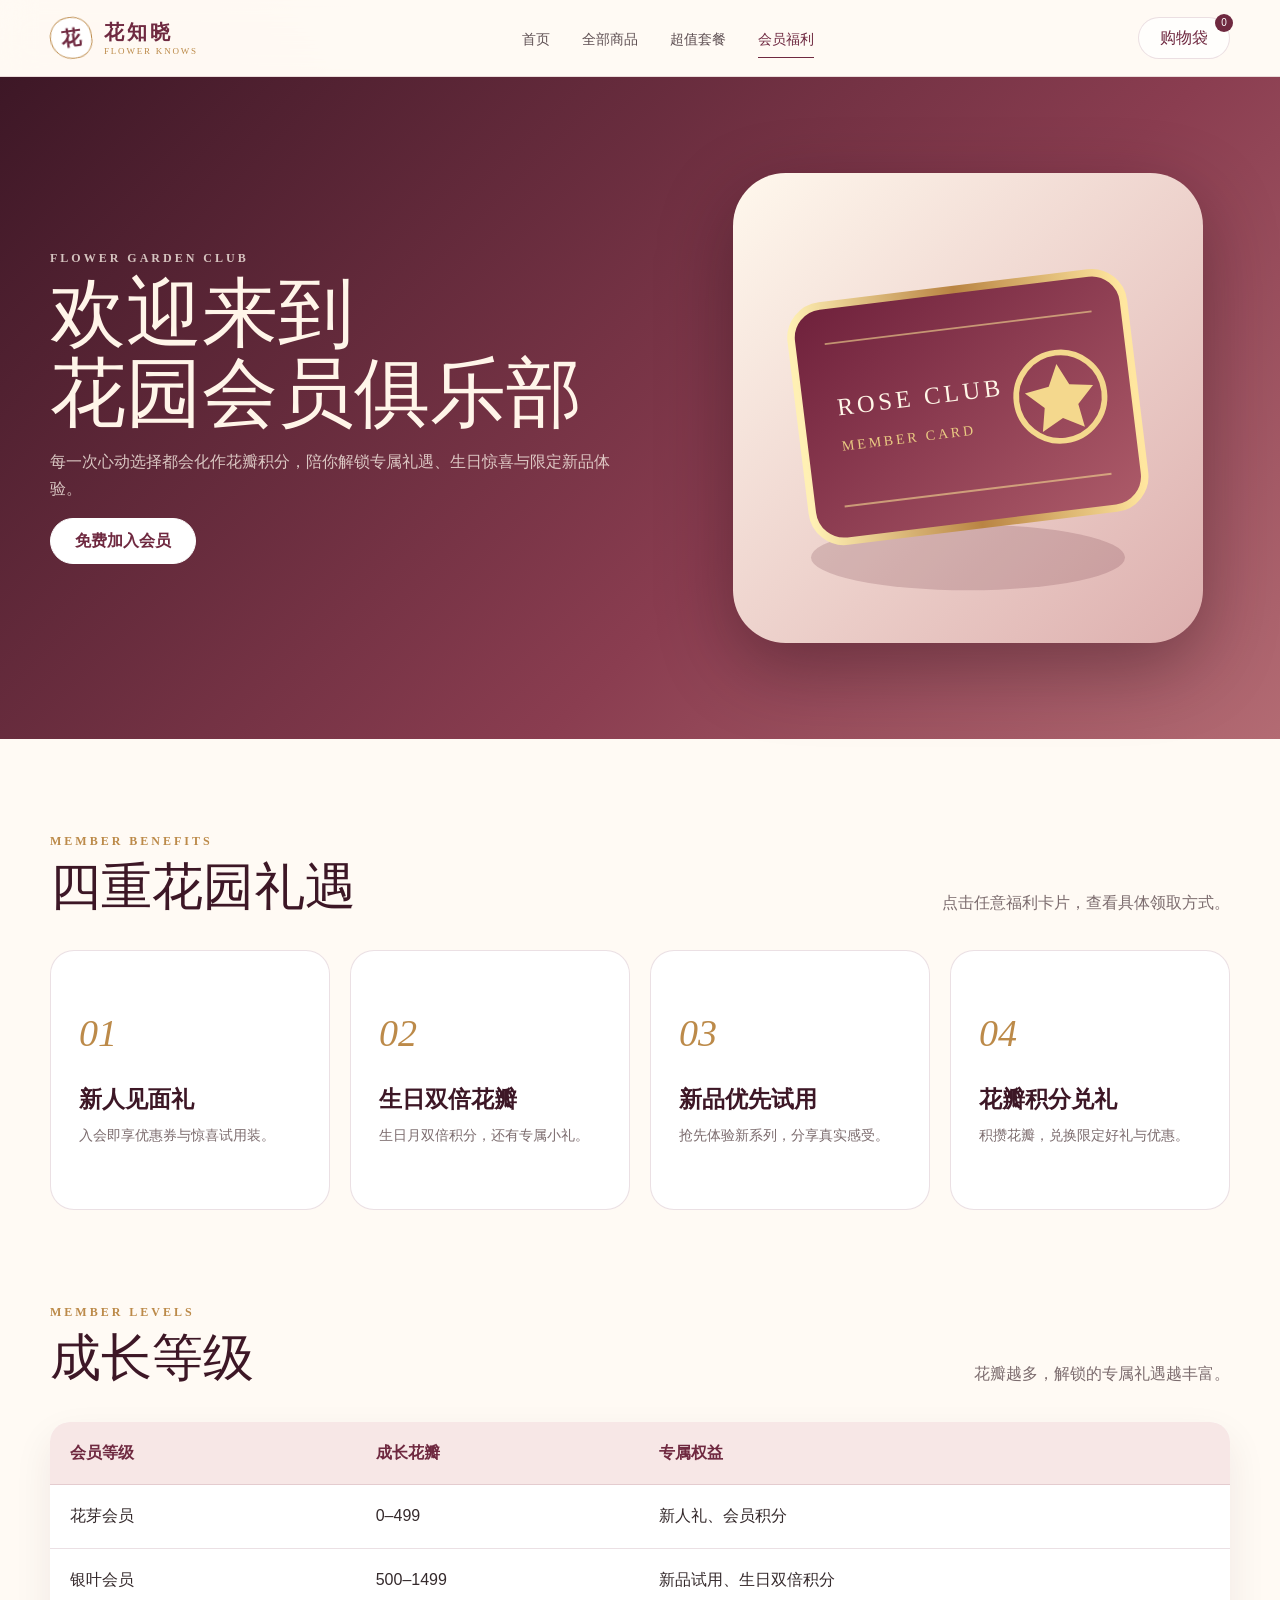
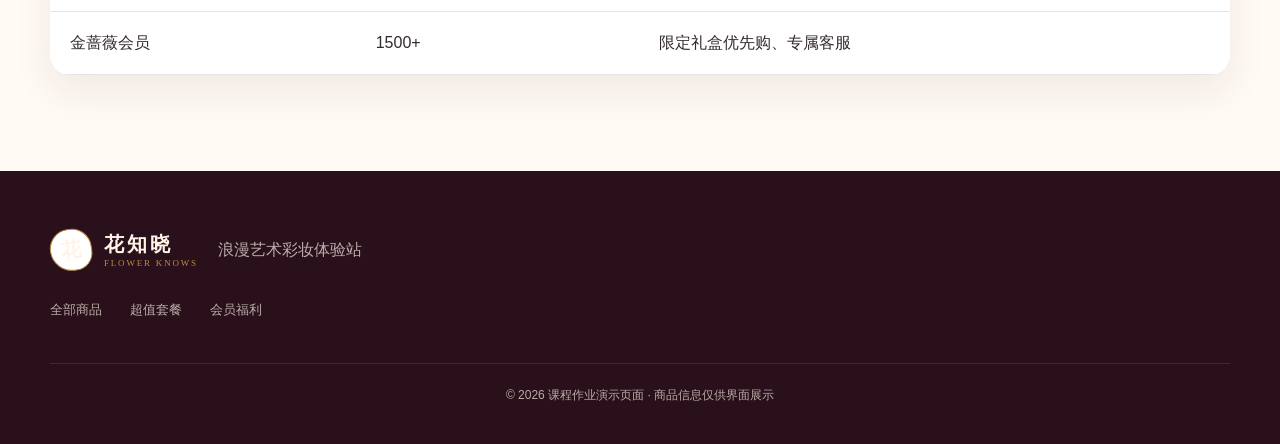
==== member.html @ f34ded9c "Add files via upload" ====
<!doctype html>
<html lang="zh-CN">
  <head>
    <!-- 页面基础设置：编码、移动端适配和页面介绍 -->
    <meta charset="UTF-8" />
    <meta name="viewport" content="width=device-width, initial-scale=1.0" />
    <meta name="description" content="花知晓彩妆商城会员福利" />
    <title>花知晓彩妆商城｜会员福利</title>
    <!-- 引入全站公共样式 -->
    <link rel="stylesheet" href="css/style.css" />
  </head>
  <body data-page="member">
    <!-- 公共导航 -->
    <header class="site-header">
      <div class="nav-shell">
        <!-- 品牌标志：点击返回网站首页 -->
        <a class="brand" href="index.html"
          ><span class="brand-mark">花</span
          ><span class="brand-copy"
            ><strong>花知晓</strong><small>FLOWER KNOWS</small></span
          ></a
        >
        <!-- 手机端菜单按钮 -->
        <button
          class="menu-toggle"
          type="button"
          aria-label="展开导航"
          aria-expanded="false"
        >
          ☰
        </button>
        <!-- 主导航：当前高亮“会员福利” -->
        <nav class="main-nav" aria-label="主要导航">
          <a href="index.html">首页</a><a href="products.html">全部商品</a
          ><a href="packages.html">超值套餐</a
          ><a class="active" href="member.html">会员福利</a>
        </nav>
        <!-- 购物袋入口和实时数量 -->
        <button class="cart-button" type="button" data-cart-open>
          购物袋 <span class="cart-count" data-cart-count>0</span>
        </button>
      </div>
    </header>

    <!-- 会员页面主体内容 -->
    <main>
      <!-- 会员首屏 -->
      <section class="member-banner">
        <div class="container member-grid">
          <!-- 首屏左侧：会员介绍和加入按钮 -->
          <div class="member-copy reveal">
            <p class="eyebrow">FLOWER GARDEN CLUB</p>
            <h1>欢迎来到<br />花园会员俱乐部</h1>
            <p>
              每一次心动选择都会化作花瓣积分，陪你解锁专属礼遇、生日惊喜与限定新品体验。
            </p>
            <button
              class="btn btn-light"
              type="button"
              data-benefit-claim
              data-name="花园会员"
            >
              免费加入会员
            </button>
          </div>
          <!-- 首屏右侧：本地 SVG 会员卡插画 -->
          <div class="member-card-art reveal">
            <img src="images/membership.svg" alt="花园会员卡" />
          </div>
        </div>
      </section>

      <!-- 会员福利：每张卡片点击后展示对应说明 -->
      <section class="benefit-section">
        <div class="container">
          <!-- 福利区域标题和操作说明 -->
          <div class="section-head reveal">
            <div>
              <p class="eyebrow">MEMBER BENEFITS</p>
              <h2 class="section-title">四重花园礼遇</h2>
            </div>
            <p class="section-copy">点击任意福利卡片，查看具体领取方式。</p>
          </div>
          <!-- 四项会员福利按钮列表 -->
          <div class="benefit-grid">
            <!-- 福利 1：新人注册见面礼 -->
            <button
              class="benefit-card reveal"
              type="button"
              data-item
              data-modal-open
              data-modal-title="新人见面礼"
              data-modal-price="注册即可领取"
              data-modal-image="images/membership.svg"
              data-modal-text="首次加入花园会员，即可获得专属新人优惠与试用礼。"
              data-modal-list="满199减30优惠券|两款随机试用装|会员专属电子卡"
            >
              <span class="benefit-number">01</span>
              <h3>新人见面礼</h3>
              <p>入会即享优惠券与惊喜试用装。</p>
            </button>
            <!-- 福利 2：生日月双倍花瓣积分 -->
            <button
              class="benefit-card reveal"
              type="button"
              data-item
              data-modal-open
              data-modal-title="生日双倍花瓣"
              data-modal-price="生日月专享"
              data-modal-image="images/membership.svg"
              data-modal-text="生日当月购物可享双倍花瓣积分，还有一份特别生日礼。"
              data-modal-list="消费积分双倍累计|生日限定电子贺卡|随机彩妆小样"
            >
              <span class="benefit-number">02</span>
              <h3>生日双倍花瓣</h3>
              <p>生日月双倍积分，还有专属小礼。</p>
            </button>
            <!-- 福利 3：会员新品优先试用 -->
            <button
              class="benefit-card reveal"
              type="button"
              data-item
              data-modal-open
              data-modal-title="新品优先试用"
              data-modal-price="银卡会员解锁"
              data-modal-image="images/membership.svg"
              data-modal-text="新品正式发售前，部分会员可报名参与抢先试用。"
              data-modal-list="新品试用报名资格|新品预售优先购买|体验反馈额外积分"
            >
              <span class="benefit-number">03</span>
              <h3>新品优先试用</h3>
              <p>抢先体验新系列，分享真实感受。</p>
            </button>
            <!-- 福利 4：花瓣积分兑换礼品 -->
            <button
              class="benefit-card reveal"
              type="button"
              data-item
              data-modal-open
              data-modal-title="花瓣积分兑礼"
              data-modal-price="100 花瓣起兑"
              data-modal-image="images/membership.svg"
              data-modal-text="购买商品和参与互动均可积累花瓣，兑换限定周边与优惠券。"
              data-modal-list="每日签到积花瓣|消费自动累计积分|限定周边定期上新"
            >
              <span class="benefit-number">04</span>
              <h3>花瓣积分兑礼</h3>
              <p>积攒花瓣，兑换限定好礼与优惠。</p>
            </button>
          </div>
        </div>
      </section>

      <!-- 会员等级对照表 -->
      <section class="benefit-section" style="padding-top: 0">
        <div class="container">
          <!-- 等级区域标题和说明 -->
          <div class="section-head reveal">
            <div>
              <p class="eyebrow">MEMBER LEVELS</p>
              <h2 class="section-title">成长等级</h2>
            </div>
            <p class="section-copy">花瓣越多，解锁的专属礼遇越丰富。</p>
          </div>
          <!-- 三种会员等级及其成长条件和权益 -->
          <div class="reveal">
            <table class="level-table">
              <!-- 表头：等级、花瓣数量和权益 -->
              <thead>
                <tr>
                  <th>会员等级</th>
                  <th>成长花瓣</th>
                  <th>专属权益</th>
                </tr>
              </thead>
              <!-- 表格主体：不同等级对应的数据 -->
              <tbody>
                <tr>
                  <td>花芽会员</td>
                  <td>0–499</td>
                  <td>新人礼、会员积分</td>
                </tr>
                <tr>
                  <td>银叶会员</td>
                  <td>500–1499</td>
                  <td>新品试用、生日双倍积分</td>
                </tr>
                <tr>
                  <td>金蔷薇会员</td>
                  <td>1500+</td>
                  <td>限定礼盒优先购、专属客服</td>
                </tr>
              </tbody>
            </table>
          </div>
        </div>
      </section>
    </main>

    <!-- 公共页脚 -->
    <footer class="site-footer">
      <!-- 页脚品牌信息 -->
      <div>
        <a class="brand footer-brand" href="index.html"
          ><span class="brand-mark">花</span
          ><span class="brand-copy"
            ><strong>花知晓</strong><small>FLOWER KNOWS</small></span
          ></a
        >
        <p>浪漫艺术彩妆体验站</p>
      </div>
      <!-- 页脚快捷导航 -->
      <div class="footer-links">
        <a href="products.html">全部商品</a><a href="packages.html">超值套餐</a
        ><a href="member.html">会员福利</a>
      </div>
      <!-- 版权和课程展示说明 -->
      <p class="copyright">© 2026 课程作业演示页面 · 商品信息仅供界面展示</p>
    </footer>

    <!-- 会员福利详情弹窗 -->
    <div class="modal" id="detailModal" aria-hidden="true">
      <!-- 点击背景遮罩可关闭弹窗 -->
      <div class="modal-backdrop" data-modal-close></div>
      <!-- 弹窗主面板：由 JS 填入所点击福利的详细内容 -->
      <section
        class="modal-panel"
        role="dialog"
        aria-modal="true"
        aria-labelledby="modalTitle"
      >
        <!-- 弹窗关闭按钮 -->
        <button class="modal-close" type="button" data-modal-close>×</button>
        <!-- 福利插画区域 -->
        <div class="modal-media">
          <img id="modalImage" src="images/membership.svg" alt="会员福利" />
        </div>
        <!-- 福利标题、说明、条件和领取按钮 -->
        <div class="modal-content">
          <p class="eyebrow">MEMBER BENEFIT</p>
          <h2 id="modalTitle">会员福利</h2>
          <p id="modalText"></p>
          <ul id="modalList"></ul>
          <strong class="modal-price" id="modalPrice"></strong
          ><button class="btn" type="button" data-benefit-claim>
            立即领取福利
          </button>
        </div>
      </section>
    </div>
    <!-- 入会或领取成功后的提示条 -->
    <div class="toast" role="status" aria-live="polite"></div>
    <!-- 引入公共 JavaScript 文件 -->
    <script src="js/main.js"></script>
  </body>
</html>
---- css/style.css ----
/* =========================================================
   花知晓彩妆商城 - 全站样式
   结构：变量 / 基础样式 / 公共组件 / 页面模块 / 响应式
   ========================================================= */

:root {
  --wine: #6f2940;
  --wine-dark: #3d1726;
  --rose: #c77e8b;
  --rose-soft: #f4dfe1;
  --cream: #fffaf4;
  --ivory: #f8f0e7;
  --gold: #bc8a49;
  --gold-light: #ead4a1;
  --ink: #352a2c;
  --muted: #7c6c6e;
  --line: rgba(111, 41, 64, 0.14);
  --shadow: 0 22px 60px rgba(78, 34, 47, 0.12);
  --serif: Georgia, "Times New Roman", "Songti SC", "SimSun", serif;
  --body: "Microsoft YaHei", "PingFang SC", sans-serif;
}

* {
  box-sizing: border-box;
}

html {
  scroll-behavior: smooth;
}

body {
  margin: 0;
  color: var(--ink);
  background:
    radial-gradient(
      circle at 12% 8%,
      rgba(234, 212, 161, 0.18),
      transparent 25rem
    ),
    var(--cream);
  font-family: var(--body);
  line-height: 1.65;
}

body.modal-open {
  overflow: hidden;
}

a {
  color: inherit;
  text-decoration: none;
}

button,
input {
  font: inherit;
}

button {
  cursor: pointer;
}

img {
  max-width: 100%;
  display: block;
}

.container {
  width: min(1180px, calc(100% - 40px));
  margin-inline: auto;
}

.eyebrow {
  margin: 0 0 10px;
  color: var(--gold);
  font: 700 12px/1 var(--serif);
  letter-spacing: 0.25em;
  text-transform: uppercase;
}

.section-title {
  margin: 0;
  color: var(--wine-dark);
  font: 500 clamp(32px, 4vw, 52px) / 1.16 var(--serif);
}

.section-copy {
  max-width: 620px;
  margin: 16px 0 0;
  color: var(--muted);
}

.section-head {
  display: flex;
  align-items: end;
  justify-content: space-between;
  gap: 30px;
  margin-bottom: 34px;
}

.text-link {
  color: var(--wine);
  font-weight: 700;
  border-bottom: 1px solid var(--gold);
  padding-bottom: 4px;
}

/* 顶部导航：四个页面共用 */
.announcement {
  padding: 9px 20px;
  color: #fff8ef;
  background: var(--wine-dark);
  font-size: 12px;
  text-align: center;
  letter-spacing: 0.12em;
}

.site-header {
  position: sticky;
  z-index: 20;
  top: 0;
  border-bottom: 1px solid var(--line);
  background: rgba(255, 250, 244, 0.9);
  backdrop-filter: blur(16px);
}

.nav-shell {
  min-height: 76px;
  display: grid;
  grid-template-columns: auto 1fr auto;
  align-items: center;
  gap: 34px;
}

.brand {
  display: inline-flex;
  align-items: center;
  gap: 12px;
  color: var(--wine);
}

.brand-mark {
  width: 42px;
  height: 42px;
  display: grid;
  place-items: center;
  border: 1px solid var(--gold);
  border-radius: 50% 50% 44% 56%;
  background: #fff;
  font: 700 20px/1 var(--serif);
  transform: rotate(-8deg);
}

.brand-text strong,
.brand-text small {
  display: block;
}

.brand-text strong {
  font: 600 20px/1.1 var(--serif);
  letter-spacing: 0.16em;
}

.brand-text small {
  margin-top: 4px;
  color: var(--gold);
  font: 9px/1 var(--serif);
  letter-spacing: 0.2em;
}

.main-nav {
  display: flex;
  justify-content: center;
  gap: 32px;
}

.main-nav a {
  position: relative;
  padding: 27px 0 24px;
  color: #5f5053;
  font-size: 14px;
}

.main-nav a::after {
  content: "";
  position: absolute;
  right: 50%;
  bottom: 17px;
  left: 50%;
  height: 1px;
  background: var(--wine);
  transition: 0.25s ease;
}

.main-nav a:hover,
.main-nav a.active {
  color: var(--wine);
}

.main-nav a:hover::after,
.main-nav a.active::after {
  right: 0;
  left: 0;
}

.nav-actions {
  display: flex;
  align-items: center;
  gap: 10px;
}

.icon-button,
.menu-button {
  min-width: 42px;
  height: 42px;
  border: 1px solid var(--line);
  border-radius: 50%;
  color: var(--wine);
  background: rgba(255, 255, 255, 0.72);
}

.cart-button {
  position: relative;
}

.cart-count {
  position: absolute;
  top: -4px;
  right: -4px;
  min-width: 18px;
  height: 18px;
  padding: 0 4px;
  display: grid;
  place-items: center;
  border-radius: 999px;
  color: #fff;
  background: var(--wine);
  font-size: 10px;
}

.menu-button {
  display: none;
  font-size: 20px;
}

/* 按钮 */
.btn {
  min-height: 46px;
  padding: 0 24px;
  display: inline-flex;
  align-items: center;
  justify-content: center;
  gap: 9px;
  border: 1px solid var(--wine);
  border-radius: 999px;
  color: #fff;
  background: var(--wine);
  font-weight: 700;
  transition:
    transform 0.2s ease,
    box-shadow 0.2s ease,
    background 0.2s ease;
}

.btn:hover {
  transform: translateY(-2px);
  box-shadow: 0 12px 24px rgba(111, 41, 64, 0.18);
}

.btn-outline {
  color: var(--wine);
  background: transparent;
}

.btn-light {
  border-color: #fff;
  color: var(--wine);
  background: #fff;
}

/* 首页首屏 */
.hero {
  position: relative;
  min-height: 690px;
  overflow: hidden;
}

.hero::before,
.hero::after {
  content: "";
  position: absolute;
  border: 1px solid rgba(188, 138, 73, 0.2);
  border-radius: 50%;
}

.hero::before {
  width: 440px;
  height: 440px;
  top: -230px;
  left: -140px;
}

.hero::after {
  width: 260px;
  height: 260px;
  right: -80px;
  bottom: -110px;
}

.hero-grid {
  min-height: 690px;
  display: grid;
  grid-template-columns: 0.95fr 1.05fr;
  align-items: center;
  gap: 62px;
}

.hero-copy {
  position: relative;
  z-index: 2;
  padding: 70px 0;
}

.hero-copy h1 {
  max-width: 620px;
  margin: 0;
  color: var(--wine-dark);
  font: 500 clamp(52px, 6vw, 84px) / 1.02 var(--serif);
  letter-spacing: -0.04em;
}

.hero-copy h1 em {
  color: var(--rose);
  font-style: italic;
}

.hero-copy p {
  max-width: 520px;
  margin: 24px 0 30px;
  color: var(--muted);
  font-size: 17px;
}

.hero-actions {
  display: flex;
  flex-wrap: wrap;
  gap: 12px;
}

.hero-visual {
  position: relative;
  padding: 52px 0;
}

.hero-visual img {
  width: 100%;
  border-radius: 42px;
  box-shadow: var(--shadow);
}

.floating-note {
  position: absolute;
  right: -18px;
  bottom: 82px;
  width: 176px;
  padding: 18px;
  border: 1px solid rgba(188, 138, 73, 0.36);
  border-radius: 18px;
  background: rgba(255, 250, 244, 0.92);
  box-shadow: 0 14px 35px rgba(77, 37, 46, 0.12);
}

.floating-note strong,
.floating-note span {
  display: block;
}

.floating-note strong {
  color: var(--wine);
  font: 600 18px/1.2 var(--serif);
}

.floating-note span {
  margin-top: 6px;
  color: var(--muted);
  font-size: 12px;
}

.hero-dots {
  margin-top: 24px;
  display: flex;
  gap: 8px;
}

.hero-dot {
  width: 26px;
  height: 5px;
  padding: 0;
  border: 0;
  border-radius: 10px;
  background: #dac9c3;
}

.hero-dot.active {
  background: var(--wine);
}

/* 分类和商品卡片 */
.category-strip {
  padding: 22px 0;
  border-block: 1px solid var(--line);
  background: #fffdf9;
}

.category-row {
  display: grid;
  grid-template-columns: repeat(4, 1fr);
}

.category-item {
  padding: 14px 24px;
  display: flex;
  align-items: center;
  justify-content: center;
  gap: 12px;
  border-right: 1px solid var(--line);
  color: var(--wine);
  font-size: 14px;
}

.category-item:last-child {
  border-right: 0;
}

.category-item b {
  font: 500 24px/1 var(--serif);
}

.product-section,
.story-section,
.package-section,
.benefit-section {
  padding: 96px 0;
}

.product-grid {
  display: grid;
  grid-template-columns: repeat(4, 1fr);
  gap: 22px;
}

.product-card {
  position: relative;
  overflow: hidden;
  border: 1px solid var(--line);
  border-radius: 24px;
  background: rgba(255, 255, 255, 0.76);
  transition:
    transform 0.25s ease,
    box-shadow 0.25s ease;
}

.product-card:hover {
  transform: translateY(-6px);
  box-shadow: var(--shadow);
}

.product-image-button {
  width: 100%;
  padding: 0;
  display: block;
  overflow: hidden;
  border: 0;
  background: transparent;
}

.product-image-button img {
  width: 100%;
  aspect-ratio: 1;
  object-fit: cover;
  transition: transform 0.45s ease;
}

.product-card:hover .product-image-button img {
  transform: scale(1.035);
}

.product-badge {
  position: absolute;
  z-index: 2;
  top: 14px;
  left: 14px;
  padding: 5px 10px;
  border-radius: 999px;
  color: #fff;
  background: var(--wine);
  font-size: 11px;
}

.product-info {
  padding: 18px 18px 20px;
}

.product-category {
  margin: 0 0 5px;
  color: var(--gold);
  font-size: 11px;
  letter-spacing: 0.16em;
}

.product-info h3 {
  margin: 0;
  color: var(--wine-dark);
  font: 600 20px/1.3 var(--serif);
}

.product-meta {
  margin-top: 14px;
  display: flex;
  align-items: center;
  justify-content: space-between;
  gap: 12px;
}

.price {
  color: var(--wine);
  font: 700 19px/1 var(--serif);
}

.mini-add {
  width: 36px;
  height: 36px;
  border: 1px solid var(--wine);
  border-radius: 50%;
  color: var(--wine);
  background: transparent;
  font-size: 20px;
}

.mini-add:hover {
  color: #fff;
  background: var(--wine);
}

/* 品牌故事 */
.story-section {
  overflow: hidden;
  background: var(--wine-dark);
  color: #fff6ec;
}

.story-grid {
  display: grid;
  grid-template-columns: 1fr 1fr;
  align-items: center;
  gap: 74px;
}

.story-art {
  min-height: 430px;
  position: relative;
  display: grid;
  place-items: center;
  border: 1px solid rgba(234, 212, 161, 0.28);
  border-radius: 50% 50% 45% 55%;
  background:
    radial-gradient(
      circle at center,
      rgba(213, 141, 154, 0.44),
      transparent 43%
    ),
    repeating-radial-gradient(
      circle,
      transparent 0 34px,
      rgba(255, 255, 255, 0.05) 35px 36px
    );
}

.story-art::before {
  content: "✦";
  color: var(--gold-light);
  font-size: 160px;
  transform: rotate(18deg);
}

.story-copy h2 {
  margin: 0;
  color: #fff5e7;
  font: 500 clamp(38px, 4vw, 58px) / 1.12 var(--serif);
}

.story-copy p {
  color: rgba(255, 246, 236, 0.72);
}

.story-stats {
  margin-top: 34px;
  display: grid;
  grid-template-columns: repeat(3, 1fr);
  gap: 14px;
}

.story-stat {
  padding: 18px;
  border-top: 1px solid rgba(234, 212, 161, 0.4);
}

.story-stat strong,
.story-stat span {
  display: block;
}

.story-stat strong {
  color: var(--gold-light);
  font: 600 26px/1 var(--serif);
}

.story-stat span {
  margin-top: 7px;
  color: rgba(255, 246, 236, 0.68);
  font-size: 12px;
}

/* 内页通用标题 */
.page-hero {
  padding: 86px 0 66px;
  text-align: center;
  border-bottom: 1px solid var(--line);
  background:
    radial-gradient(
      circle at 50% 10%,
      rgba(199, 126, 139, 0.2),
      transparent 26rem
    ),
    linear-gradient(180deg, #fffaf4, #fbf0ec);
}

.page-hero h1 {
  margin: 0;
  color: var(--wine-dark);
  font: 500 clamp(46px, 6vw, 72px) / 1.08 var(--serif);
}

.page-hero p:last-child {
  max-width: 620px;
  margin: 16px auto 0;
  color: var(--muted);
}

/* 全部商品页：筛选和搜索 */
.catalog-toolbar {
  margin-bottom: 32px;
  display: flex;
  align-items: center;
  justify-content: space-between;
  gap: 20px;
}

.filter-group {
  display: flex;
  flex-wrap: wrap;
  gap: 8px;
}

.filter-button {
  padding: 9px 16px;
  border: 1px solid var(--line);
  border-radius: 999px;
  color: var(--muted);
  background: #fff;
}

.filter-button.active,
.filter-button:hover {
  border-color: var(--wine);
  color: #fff;
  background: var(--wine);
}

.search-box {
  min-width: 260px;
  position: relative;
}

.search-box input {
  width: 100%;
  height: 44px;
  padding: 0 42px 0 16px;
  border: 1px solid var(--line);
  border-radius: 999px;
  outline: 0;
  color: var(--ink);
  background: #fff;
}

.search-box input:focus {
  border-color: var(--gold);
  box-shadow: 0 0 0 4px rgba(188, 138, 73, 0.1);
}

.search-box span {
  position: absolute;
  top: 10px;
  right: 15px;
}

.empty-state {
  display: none;
  padding: 54px 20px;
  text-align: center;
  color: var(--muted);
}

/* 套餐页 */
.package-grid {
  display: grid;
  grid-template-columns: repeat(3, 1fr);
  gap: 24px;
}

.package-card {
  position: relative;
  min-height: 560px;
  overflow: hidden;
  display: flex;
  flex-direction: column;
  border: 1px solid var(--line);
  border-radius: 30px;
  background: #fff;
  box-shadow: 0 18px 45px rgba(64, 27, 39, 0.08);
}

.package-card.featured {
  transform: translateY(-16px);
  border-color: rgba(188, 138, 73, 0.58);
}

.package-card img {
  width: 100%;
  aspect-ratio: 1.4;
  object-fit: cover;
}

.package-content {
  padding: 26px;
  display: flex;
  flex: 1;
  flex-direction: column;
}

.package-content h2 {
  margin: 0;
  color: var(--wine-dark);
  font: 600 28px/1.2 var(--serif);
}

.package-list {
  margin: 20px 0 26px;
  padding: 0;
  list-style: none;
  color: var(--muted);
}

.package-list li {
  padding: 8px 0;
  border-bottom: 1px dashed var(--line);
}

.package-price {
  margin-top: auto;
  display: flex;
  align-items: end;
  justify-content: space-between;
  gap: 10px;
}

.package-price strong {
  color: var(--wine);
  font: 700 30px/1 var(--serif);
}

.package-price del {
  color: #a99c9d;
  font-size: 13px;
}

.package-card .btn {
  width: 100%;
  margin-top: 20px;
}

/* 会员页 */
.member-banner {
  padding: 96px 0;
  background: linear-gradient(135deg, var(--wine-dark), #8a3d50 62%, #b36b73);
  color: #fff;
}

.member-grid {
  display: grid;
  grid-template-columns: 1fr 0.9fr;
  align-items: center;
  gap: 72px;
}

.member-copy h1 {
  margin: 0;
  color: #fff5e9;
  font: 500 clamp(48px, 6vw, 76px) / 1.05 var(--serif);
}

.member-copy p {
  max-width: 580px;
  color: rgba(255, 247, 237, 0.76);
}

.member-card-art img {
  width: min(100%, 470px);
  margin-inline: auto;
  filter: drop-shadow(0 24px 36px rgba(25, 6, 13, 0.35));
}

.benefit-grid {
  display: grid;
  grid-template-columns: repeat(4, 1fr);
  gap: 20px;
}

.benefit-card {
  min-height: 260px;
  padding: 28px;
  border: 1px solid var(--line);
  border-radius: 24px;
  background: #fff;
  text-align: left;
  transition: 0.25s ease;
}

.benefit-card:hover {
  transform: translateY(-5px);
  border-color: var(--gold-light);
  box-shadow: var(--shadow);
}

.benefit-number {
  color: var(--gold);
  font: italic 38px/1 var(--serif);
}

.benefit-card h3 {
  margin: 32px 0 10px;
  color: var(--wine-dark);
  font: 600 23px/1.2 var(--serif);
}

.benefit-card p {
  margin: 0;
  color: var(--muted);
  font-size: 14px;
}

.level-table {
  width: 100%;
  border-collapse: collapse;
  overflow: hidden;
  border-radius: 20px;
  background: #fff;
  box-shadow: 0 16px 38px rgba(60, 24, 35, 0.08);
}

.level-table th,
.level-table td {
  padding: 18px 20px;
  border-bottom: 1px solid var(--line);
  text-align: left;
}

.level-table th {
  color: var(--wine);
  background: #f7e7e6;
}

/* 弹窗：商品、套餐、会员福利共用 */
.modal {
  position: fixed;
  z-index: 100;
  inset: 0;
  display: none;
  align-items: center;
  justify-content: center;
  padding: 24px;
  background: rgba(33, 12, 21, 0.64);
  backdrop-filter: blur(8px);
}

.modal.open {
  display: flex;
}

.modal-panel {
  width: min(780px, 100%);
  max-height: min(700px, calc(100vh - 48px));
  position: relative;
  overflow: auto;
  display: grid;
  grid-template-columns: 0.9fr 1.1fr;
  border: 1px solid rgba(234, 212, 161, 0.5);
  border-radius: 28px;
  background: var(--cream);
  box-shadow: 0 35px 90px rgba(18, 4, 9, 0.4);
}

.modal-media {
  min-height: 420px;
  background: var(--rose-soft);
}

.modal-media img {
  width: 100%;
  height: 100%;
  object-fit: cover;
}

.modal-content {
  padding: 50px 42px 38px;
}

.modal-content h2 {
  margin: 0;
  color: var(--wine-dark);
  font: 600 34px/1.15 var(--serif);
}

.modal-content p {
  color: var(--muted);
}

.modal-list {
  margin: 20px 0;
  padding-left: 20px;
  color: var(--muted);
}

.modal-close {
  width: 38px;
  height: 38px;
  position: absolute;
  z-index: 2;
  top: 14px;
  right: 14px;
  border: 1px solid var(--line);
  border-radius: 50%;
  color: var(--wine);
  background: rgba(255, 255, 255, 0.86);
  font-size: 22px;
}

.toast {
  position: fixed;
  z-index: 120;
  right: 24px;
  bottom: 24px;
  padding: 13px 18px;
  border-radius: 999px;
  color: #fff;
  background: var(--wine-dark);
  box-shadow: 0 14px 32px rgba(46, 14, 26, 0.28);
  opacity: 0;
  transform: translateY(14px);
  pointer-events: none;
  transition: 0.25s ease;
}

.toast.show {
  opacity: 1;
  transform: translateY(0);
}

/* 页脚 */
.site-footer {
  padding: 58px 0 26px;
  color: rgba(255, 246, 236, 0.68);
  background: #29101a;
}

.footer-grid {
  display: grid;
  grid-template-columns: 1.4fr repeat(3, 1fr);
  gap: 50px;
}

.footer-grid h3 {
  margin: 0 0 16px;
  color: #fff4e7;
  font: 600 17px/1.2 var(--serif);
}

.footer-grid p,
.footer-grid a {
  display: block;
  margin: 8px 0;
  font-size: 13px;
}

.copyright {
  margin-top: 42px;
  padding-top: 22px;
  border-top: 1px solid rgba(255, 255, 255, 0.1);
  font-size: 12px;
  text-align: center;
}

/* 首次加载动画 */
.reveal {
  opacity: 1;
  transform: none;
  transition:
    opacity 0.65s ease,
    transform 0.65s ease;
}

.reveal.visible {
  opacity: 1;
  transform: none;
}

@media (max-width: 980px) {
  .nav-shell {
    grid-template-columns: auto auto;
    justify-content: space-between;
  }

  .main-nav {
    position: absolute;
    top: 100%;
    right: 20px;
    left: 20px;
    display: none;
    flex-direction: column;
    gap: 0;
    border: 1px solid var(--line);
    border-radius: 18px;
    background: #fffaf4;
    box-shadow: var(--shadow);
  }

  .main-nav.open {
    display: flex;
  }

  .main-nav a {
    padding: 15px 20px;
    border-bottom: 1px solid var(--line);
  }

  .main-nav a:last-child {
    border-bottom: 0;
  }

  .nav-actions {
    justify-self: end;
  }

  .menu-button {
    display: inline-grid;
    place-items: center;
  }

  .hero-grid,
  .story-grid,
  .member-grid {
    grid-template-columns: 1fr;
  }

  .hero-copy {
    padding-bottom: 0;
  }

  .hero-visual {
    padding-top: 0;
  }

  .product-grid,
  .benefit-grid {
    grid-template-columns: repeat(2, 1fr);
  }

  .package-grid {
    grid-template-columns: 1fr;
  }

  .package-card,
  .package-card.featured {
    min-height: 0;
    transform: none;
  }

  .footer-grid {
    grid-template-columns: 1fr 1fr;
  }
}

@media (max-width: 640px) {
  .container {
    width: min(100% - 28px, 1180px);
  }

  .announcement {
    letter-spacing: 0.04em;
  }

  .brand-text {
    display: none;
  }

  .nav-actions .icon-button:first-child {
    display: none;
  }

  .hero,
  .hero-grid {
    min-height: 0;
  }

  .hero-copy {
    padding-top: 58px;
  }

  .hero-copy h1 {
    font-size: 49px;
  }

  .floating-note {
    right: 12px;
    bottom: 24px;
  }

  .category-row {
    grid-template-columns: repeat(2, 1fr);
  }

  .category-item:nth-child(2) {
    border-right: 0;
  }

  .section-head,
  .catalog-toolbar {
    align-items: stretch;
    flex-direction: column;
  }

  .product-section,
  .story-section,
  .package-section,
  .benefit-section {
    padding: 68px 0;
  }

  .product-grid,
  .benefit-grid {
    grid-template-columns: 1fr;
  }

  .search-box {
    min-width: 0;
  }

  .modal-panel {
    display: block;
  }

  .modal-media {
    min-height: 260px;
    height: 260px;
  }

  .modal-content {
    padding: 30px 24px;
  }

  .story-stats {
    grid-template-columns: 1fr;
  }

  .footer-grid {
    grid-template-columns: 1fr;
    gap: 24px;
  }
}

/* =========================================================
   新版商城首页：轮播图 / 热销商品 / 分类选购 / 服务保障
   仅在 body.home-store 中使用，不影响其他三个内页
   ========================================================= */

/* 首页导航采用更简洁的白色商城风格 */
.home-store .site-header {
  background: rgba(255, 253, 249, 0.96);
}

/* 首页大幅轮播区域 */
.store-carousel {
  height: clamp(500px, 48vw, 650px);
  position: relative;
  overflow: hidden;
  background: #eee3dc;
}

.carousel-track,
.commerce-slide {
  position: absolute;
  inset: 0;
}

/* 每张轮播图默认隐藏，active 状态时显示 */
.commerce-slide {
  opacity: 0;
  visibility: hidden;
  transition:
    opacity 0.7s ease,
    visibility 0.7s ease;
}

.commerce-slide.active {
  z-index: 1;
  opacity: 1;
  visibility: visible;
}

.commerce-slide > img {
  width: 100%;
  height: 100%;
  object-fit: cover;
  object-position: center;
  transform: scale(1.018);
  transition: transform 6s ease;
}

.commerce-slide.active > img {
  transform: scale(1);
}

/* 左侧渐变遮罩用于增强轮播文字对比度 */
.carousel-shade {
  position: absolute;
  inset: 0;
  background: linear-gradient(
    90deg,
    rgba(255, 249, 242, 0.94) 0%,
    rgba(255, 249, 242, 0.72) 30%,
    transparent 60%
  );
}

.dark-copy .carousel-shade {
  background: linear-gradient(
    90deg,
    rgba(44, 7, 18, 0.9) 0%,
    rgba(68, 15, 27, 0.72) 32%,
    transparent 62%
  );
}

.carousel-copy {
  height: 100%;
  position: absolute;
  z-index: 2;
  inset: 0;
  display: flex;
  flex-direction: column;
  align-items: flex-start;
  justify-content: center;
  pointer-events: none;
}

.carousel-copy > * {
  max-width: 620px;
  pointer-events: auto;
}

.carousel-kicker {
  margin: 0 0 17px;
  padding: 7px 14px;
  border: 1px solid rgba(111, 41, 64, 0.28);
  border-radius: 999px;
  color: var(--wine);
  background: rgba(255, 255, 255, 0.54);
  font-size: 12px;
  letter-spacing: 0.16em;
}

.carousel-copy h1,
.carousel-copy h2 {
  margin: 0;
  color: var(--wine-dark);
  font: 600 clamp(42px, 4.4vw, 60px) / 1.12 var(--serif);
  letter-spacing: 0.02em;
}

.carousel-copy > p:not(.carousel-kicker) {
  margin: 20px 0 28px;
  color: #6f6061;
  font-size: 16px;
}

.dark-copy .carousel-kicker {
  border-color: rgba(255, 240, 222, 0.45);
  color: #fff1df;
  background: rgba(255, 255, 255, 0.1);
}

.dark-copy .carousel-copy h2,
.dark-copy .carousel-copy > p:not(.carousel-kicker) {
  color: #fff4e8;
}

/* 轮播图左右切换按钮 */
.carousel-arrow {
  width: 46px;
  height: 46px;
  position: absolute;
  z-index: 5;
  top: 50%;
  display: grid;
  place-items: center;
  border: 1px solid rgba(111, 41, 64, 0.16);
  border-radius: 50%;
  color: var(--wine);
  background: rgba(255, 255, 255, 0.84);
  box-shadow: 0 8px 24px rgba(59, 27, 38, 0.12);
  font: 38px/1 var(--serif);
  transform: translateY(-50%);
  transition: 0.2s ease;
}

.carousel-arrow:hover {
  color: #fff;
  background: var(--wine);
}

.carousel-prev {
  left: 24px;
}
.carousel-next {
  right: 24px;
}

/* 轮播底部圆点 */
.carousel-pagination {
  position: absolute;
  z-index: 5;
  bottom: 22px;
  left: 50%;
  display: flex;
  gap: 8px;
  transform: translateX(-50%);
}

.carousel-pagination button {
  width: 9px;
  height: 9px;
  padding: 0;
  border: 2px solid #fff;
  border-radius: 50%;
  background: rgba(111, 41, 64, 0.35);
  box-shadow: 0 2px 8px rgba(40, 14, 22, 0.18);
  transition:
    width 0.25s ease,
    border-radius 0.25s ease;
}

.carousel-pagination button.active {
  width: 28px;
  border-radius: 999px;
  background: var(--wine);
}

/* 首页通用内容区 */
.store-section {
  padding: 84px 0;
}

.store-heading {
  margin-bottom: 38px;
  text-align: center;
}

.store-heading .eyebrow {
  margin-bottom: 8px;
}

.store-heading h2 {
  margin: 0;
  color: var(--wine-dark);
  font: 600 clamp(34px, 4vw, 48px) / 1.15 var(--serif);
}

.store-heading > span {
  width: 46px;
  height: 2px;
  margin: 16px auto 12px;
  display: block;
  background: var(--gold);
}

.store-heading > p:last-child {
  margin: 0;
  color: var(--muted);
  font-size: 13px;
}

/* 热销商品三列卡片 */
.store-product-grid {
  display: grid;
  grid-template-columns: repeat(3, 1fr);
  gap: 26px;
}

.store-product-card {
  overflow: hidden;
  border: 1px solid var(--line);
  border-radius: 10px;
  background: #fff;
  box-shadow: 0 12px 34px rgba(76, 41, 51, 0.08);
  transition:
    transform 0.25s ease,
    box-shadow 0.25s ease;
}

.store-product-card:hover {
  transform: translateY(-6px);
  box-shadow: 0 22px 50px rgba(76, 41, 51, 0.14);
}

.store-product-image {
  width: 100%;
  padding: 0;
  display: block;
  overflow: hidden;
  border: 0;
  background: #f6e8e7;
}

.store-product-image img {
  width: 100%;
  aspect-ratio: 1.72;
  object-fit: cover;
  transition: transform 0.4s ease;
}

.store-product-card:hover .store-product-image img {
  transform: scale(1.035);
}

.store-product-info {
  padding: 20px 22px 22px;
}

.store-product-info > p {
  margin: 0 0 5px;
  color: var(--gold);
  font-size: 11px;
  letter-spacing: 0.12em;
}

.store-product-info h3 {
  margin: 0;
  color: var(--wine-dark);
  font: 600 22px/1.25 var(--serif);
}

.store-product-info small {
  min-height: 44px;
  margin-top: 8px;
  display: block;
  color: var(--muted);
  line-height: 1.7;
}

.store-product-info > div {
  margin-top: 18px;
  display: flex;
  align-items: center;
  justify-content: space-between;
  gap: 16px;
}

.store-product-info strong {
  color: var(--wine);
  font: 700 23px/1 var(--serif);
}

.store-product-info button {
  padding: 8px 16px;
  border: 1px solid var(--wine);
  border-radius: 999px;
  color: var(--wine);
  background: transparent;
  font-size: 12px;
}

.store-product-info button:hover {
  color: #fff;
  background: var(--wine);
}

.store-more {
  margin-top: 34px;
  text-align: center;
}

/* 分类选购使用四张带图片的入口卡片 */
.category-shopping {
  background: #f4ece5;
}

.category-card-grid {
  display: grid;
  grid-template-columns: repeat(4, 1fr);
  gap: 14px;
}

.category-visual-card {
  height: 245px;
  position: relative;
  overflow: hidden;
  border-radius: 6px;
  background: #eadbd4;
}

.category-visual-card::after {
  content: "";
  position: absolute;
  inset: 0;
  background: linear-gradient(180deg, transparent 45%, rgba(42, 15, 24, 0.68));
}

.category-visual-card img {
  width: 100%;
  height: 100%;
  object-fit: cover;
  transition: transform 0.45s ease;
}

.category-visual-card:hover img {
  transform: scale(1.06);
}

.category-visual-card > span {
  position: absolute;
  z-index: 2;
  right: 18px;
  bottom: 17px;
  left: 18px;
  color: #fff;
}

.category-visual-card strong,
.category-visual-card small {
  display: block;
}

.category-visual-card strong {
  font: 600 25px/1.2 var(--serif);
}

.category-visual-card small {
  margin-top: 4px;
  font-size: 9px;
  letter-spacing: 0.18em;
}

/* 服务保障横条 */
.service-section {
  padding: 42px 0;
  background: #fffdf9;
}

.service-grid {
  display: grid;
  grid-template-columns: repeat(3, 1fr);
  border: 1px solid var(--line);
  border-radius: 8px;
  background: #fff;
}

.service-item {
  padding: 24px 30px;
  display: flex;
  align-items: center;
  gap: 18px;
  border-right: 1px solid var(--line);
}

.service-item:last-child {
  border-right: 0;
}

.service-item > span {
  width: 42px;
  height: 42px;
  flex: 0 0 42px;
  display: grid;
  place-items: center;
  border: 1px solid var(--gold);
  border-radius: 50%;
  color: var(--wine);
  font: 600 20px/1 var(--serif);
}

.service-item strong {
  color: var(--wine-dark);
  font: 600 17px/1.2 var(--serif);
}

.service-item p {
  margin: 4px 0 0;
  color: var(--muted);
  font-size: 12px;
}

/* 首页页脚沿用全站深色页脚，并增加四列信息 */
.store-footer .footer-grid {
  width: min(1180px, calc(100% - 40px));
  margin-inline: auto;
}

@media (max-width: 980px) {
  .store-carousel {
    height: 560px;
  }
  .carousel-copy {
    padding-inline: 50px;
  }
  .carousel-copy > * {
    max-width: 480px;
  }
  .store-product-grid {
    grid-template-columns: repeat(2, 1fr);
  }
  .store-product-card:last-child {
    grid-column: 1 / -1;
    width: calc(50% - 13px);
    margin-inline: auto;
  }
  .category-card-grid {
    grid-template-columns: repeat(2, 1fr);
  }
  .service-grid {
    grid-template-columns: 1fr;
  }
  .service-item {
    border-right: 0;
    border-bottom: 1px solid var(--line);
  }
  .service-item:last-child {
    border-bottom: 0;
  }
}

@media (max-width: 640px) {
  .home-store .announcement {
    font-size: 10px;
  }
  .store-carousel {
    height: 520px;
  }
  .commerce-slide > img {
    object-position: 66% center;
  }
  .carousel-shade {
    background: linear-gradient(
      90deg,
      rgba(255, 249, 242, 0.94),
      rgba(255, 249, 242, 0.74) 70%,
      rgba(255, 249, 242, 0.2)
    );
  }
  .dark-copy .carousel-shade {
    background: linear-gradient(
      90deg,
      rgba(44, 7, 18, 0.9),
      rgba(68, 15, 27, 0.72) 72%,
      rgba(68, 15, 27, 0.1)
    );
  }
  .carousel-copy {
    padding: 36px 54px 36px 28px;
    justify-content: flex-end;
  }
  .carousel-copy h1,
  .carousel-copy h2 {
    font-size: 38px;
  }
  .carousel-copy > p:not(.carousel-kicker) {
    font-size: 14px;
  }
  .carousel-arrow {
    width: 36px;
    height: 36px;
    font-size: 30px;
  }
  .carousel-prev {
    left: 10px;
  }
  .carousel-next {
    right: 10px;
  }
  .store-section {
    padding: 64px 0;
  }
  .store-product-grid {
    grid-template-columns: 1fr;
  }
  .store-product-card:last-child {
    grid-column: auto;
    width: 100%;
  }
  .category-card-grid {
    grid-template-columns: 1fr 1fr;
  }
  .category-visual-card {
    height: 190px;
  }
  .store-footer .footer-grid {
    width: calc(100% - 28px);
  }
}

/* =========================================================
   首页补充样式：用于首页更具叙事感的版式，同时复用全站组件
   ========================================================= */
.nav-shell {
  width: min(1180px, calc(100% - 40px));
  margin-inline: auto;
}

.brand-copy strong,
.brand-copy small {
  display: block;
}

.brand-copy strong {
  font: 600 20px/1.1 var(--serif);
  letter-spacing: 0.16em;
}

.brand-copy small {
  margin-top: 4px;
  color: var(--gold);
  font: 9px/1 var(--serif);
  letter-spacing: 0.2em;
}

.menu-toggle {
  display: none;
  width: 42px;
  height: 42px;
  border: 1px solid var(--line);
  border-radius: 50%;
  color: var(--wine);
  background: #fff;
}

.nav-shell > .cart-button {
  min-width: 92px;
  height: 42px;
  padding: 0 14px;
  border: 1px solid var(--line);
  border-radius: 999px;
  color: var(--wine);
  background: rgba(255, 255, 255, 0.72);
}

.hero-section {
  min-height: 690px;
  position: relative;
  overflow: hidden;
}

.hero-inner {
  width: min(1180px, calc(100% - 40px));
  min-height: 690px;
  margin-inline: auto;
  display: grid;
  grid-template-columns: 0.95fr 1.05fr;
  align-items: center;
  gap: 62px;
}

.hero-copy h1.changing {
  opacity: 0.15;
  transform: translateY(8px);
}

.hero-copy h1 {
  transition:
    opacity 0.2s ease,
    transform 0.2s ease;
}

.hero-description {
  max-width: 520px;
}

.hero-actions .text-link {
  align-self: center;
  margin-left: 10px;
}

.hero-visual .hero-seal {
  position: absolute;
  z-index: 2;
  top: 28px;
  left: -22px;
  width: 86px;
  height: 86px;
  display: grid;
  place-content: center;
  border-radius: 50%;
  color: #fff8ef;
  background: var(--wine);
  text-align: center;
  transform: rotate(-9deg);
  box-shadow: 0 14px 30px rgba(77, 24, 41, 0.2);
}

.hero-seal span,
.hero-seal strong {
  display: block;
  line-height: 1.1;
}

.hero-seal span {
  font-size: 10px;
  letter-spacing: 0.18em;
}
.hero-seal strong {
  margin-top: 5px;
  font: 600 22px/1 var(--serif);
}

.hero-visual .note-one {
  right: -18px;
  bottom: 116px;
}
.hero-visual .note-two {
  right: 42px;
  bottom: 48px;
}

.hero-visual .floating-note {
  width: auto;
  margin: 0;
  padding: 8px 14px;
  color: var(--wine);
  font-size: 12px;
}

.hero-dots button {
  width: 26px;
  height: 5px;
  padding: 0;
  border: 0;
  border-radius: 10px;
  background: #dac9c3;
}

.hero-dots button.active {
  background: var(--wine);
}

.hero-scroll {
  position: absolute;
  bottom: 18px;
  left: 50%;
  color: var(--muted);
  font-size: 11px;
  letter-spacing: 0.15em;
  transform: translateX(-50%);
}

.hero-ornament {
  position: absolute;
  color: rgba(188, 138, 73, 0.28);
  font-size: 110px;
}

.hero-ornament-left {
  top: 46px;
  left: 4%;
}

.category-strip {
  display: grid;
  grid-template-columns: repeat(4, 1fr);
  padding-inline: max(20px, calc((100% - 1180px) / 2));
}

.category-strip > a {
  padding: 16px 24px;
  display: grid;
  grid-template-columns: auto 1fr;
  align-items: center;
  column-gap: 12px;
  border-right: 1px solid var(--line);
  color: var(--wine);
}

.category-strip > a:last-child {
  border-right: 0;
}
.category-strip > a span {
  grid-row: span 2;
  font: 500 26px/1 var(--serif);
}
.category-strip > a strong {
  font-size: 14px;
}
.category-strip > a small {
  color: var(--gold);
  font: 9px/1 var(--serif);
  letter-spacing: 0.16em;
}

.section-shell {
  width: min(1180px, calc(100% - 40px));
  margin-inline: auto;
}

.featured-section {
  padding-block: 96px;
}

.section-heading {
  margin-bottom: 34px;
  display: flex;
  align-items: end;
  justify-content: space-between;
  gap: 30px;
}

.section-heading h2 {
  margin: 0;
  color: var(--wine-dark);
  font: 500 clamp(32px, 4vw, 52px) / 1.16 var(--serif);
}

.section-heading > p {
  margin: 0;
  color: var(--muted);
}

.product-image {
  width: 100%;
  padding: 0;
  display: block;
  overflow: hidden;
  border: 0;
  background: #f7e8e7;
}

.product-image img {
  width: 100%;
  aspect-ratio: 1;
  object-fit: cover;
  transition: transform 0.45s ease;
}

.product-image-rose {
  background: #f2d9dc;
}
.product-image-gold {
  background: #f5ead5;
}
.product-card:hover .product-image img {
  transform: scale(1.035);
}
.product-series {
  margin: 0 0 5px;
  color: var(--gold);
  font-size: 11px;
  letter-spacing: 0.12em;
}
.product-info > div {
  margin-top: 14px;
  display: flex;
  align-items: center;
  justify-content: space-between;
}
.product-info > div strong {
  color: var(--wine);
  font: 700 19px/1 var(--serif);
}
.product-info > div button {
  width: 36px;
  height: 36px;
  border: 1px solid var(--wine);
  border-radius: 50%;
  color: var(--wine);
  background: transparent;
  font-size: 20px;
}
.product-info > div button:hover {
  color: #fff;
  background: var(--wine);
}
.center-action {
  margin-top: 38px;
  text-align: center;
}

.story-section {
  width: 100%;
  padding-inline: max(20px, calc((100% - 1180px) / 2));
  display: grid;
  grid-template-columns: 1.05fr 0.95fr;
  align-items: center;
  gap: 70px;
}

.story-card h2 {
  margin: 0;
  font: 500 clamp(38px, 4vw, 58px) / 1.12 var(--serif);
}
.story-card > p:not(.eyebrow) {
  max-width: 590px;
  color: rgba(255, 246, 236, 0.72);
}
.text-link.light {
  color: var(--gold-light);
}
.story-visual {
  min-height: 430px;
  display: grid;
  place-content: center;
  border: 1px solid rgba(234, 212, 161, 0.28);
  border-radius: 50% 50% 45% 55%;
  text-align: center;
  background: radial-gradient(
    circle,
    rgba(213, 141, 154, 0.44),
    transparent 54%
  );
}
.story-visual span {
  color: var(--gold-light);
  font: italic 90px/0.8 var(--serif);
}
.story-visual strong {
  margin-top: 18px;
  font: 500 30px/1.1 var(--serif);
}
.story-visual small {
  margin-top: 10px;
  color: rgba(255, 246, 236, 0.62);
  letter-spacing: 0.18em;
}

.site-footer > div,
.site-footer > .copyright {
  width: min(1180px, calc(100% - 40px));
  margin-inline: auto;
}

.site-footer > div:first-child {
  display: flex;
  align-items: center;
  gap: 20px;
}
.site-footer > div:first-child p {
  margin: 0;
}
.footer-brand {
  color: #fff4e7;
}
.footer-links {
  margin-top: 28px;
  display: flex;
  gap: 28px;
}
.footer-links a {
  font-size: 13px;
}

.modal-backdrop {
  position: absolute;
  inset: 0;
}
.modal-panel {
  z-index: 1;
}
.modal-content #modalList {
  margin: 20px 0;
  padding-left: 20px;
  color: var(--muted);
}
.modal-price {
  display: block;
  margin: 22px 0;
  color: var(--wine);
  font: 700 30px/1 var(--serif);
}
.empty-state:not([hidden]) {
  display: block;
}

@media (max-width: 980px) {
  .menu-toggle {
    display: inline-grid;
    place-items: center;
    justify-self: end;
  }
  .nav-shell {
    grid-template-columns: auto auto auto;
  }
  .hero-inner,
  .story-section {
    grid-template-columns: 1fr;
  }
  .category-strip {
    grid-template-columns: repeat(2, 1fr);
  }
  .category-strip > a:nth-child(2) {
    border-right: 0;
  }
  .brand-copy {
    display: none;
  }
}

@media (max-width: 640px) {
  .nav-shell,
  .hero-inner,
  .section-shell,
  .site-footer > div,
  .site-footer > .copyright {
    width: calc(100% - 28px);
  }
  .nav-shell {
    gap: 12px;
  }
  .cart-button {
    font-size: 0;
    width: 42px;
    height: 42px;
    border: 1px solid var(--line);
    border-radius: 50%;
    background: #fff;
  }
  .cart-button::before {
    content: "袋";
    font-size: 13px;
    color: var(--wine);
  }
  .hero-inner {
    min-height: 0;
  }
  .hero-copy {
    padding-top: 58px;
  }
  .hero-copy h1 {
    font-size: 46px;
  }
  .hero-visual .hero-seal {
    left: 4px;
  }
  .hero-scroll {
    display: none;
  }
  .category-strip {
    padding-inline: 14px;
  }
  .category-strip > a {
    padding: 14px 8px;
  }
  .section-heading {
    align-items: start;
    flex-direction: column;
  }
  .product-grid {
    grid-template-columns: 1fr;
  }
  .story-section {
    padding-inline: 14px;
  }
  .footer-links {
    flex-wrap: wrap;
  }
  .modal-panel {
    grid-template-columns: 1fr;
  }
  .modal-media {
    min-height: 240px;
  }
  .modal-content {
    padding: 32px 24px;
  }
}

/* 移动端导航明确指定三列位置，避免购物袋被挤出屏幕 */
@media (max-width: 640px) {
  .nav-shell {
    display: flex;
    align-items: center;
    justify-content: space-between;
  }

  .nav-shell > .brand {
    order: 1;
  }

  .nav-shell > .menu-toggle {
    order: 2;
  }

  .nav-shell > .cart-button {
    min-width: 42px;
    order: 3;
  }

  .nav-shell > .main-nav {
    order: 4;
  }
}
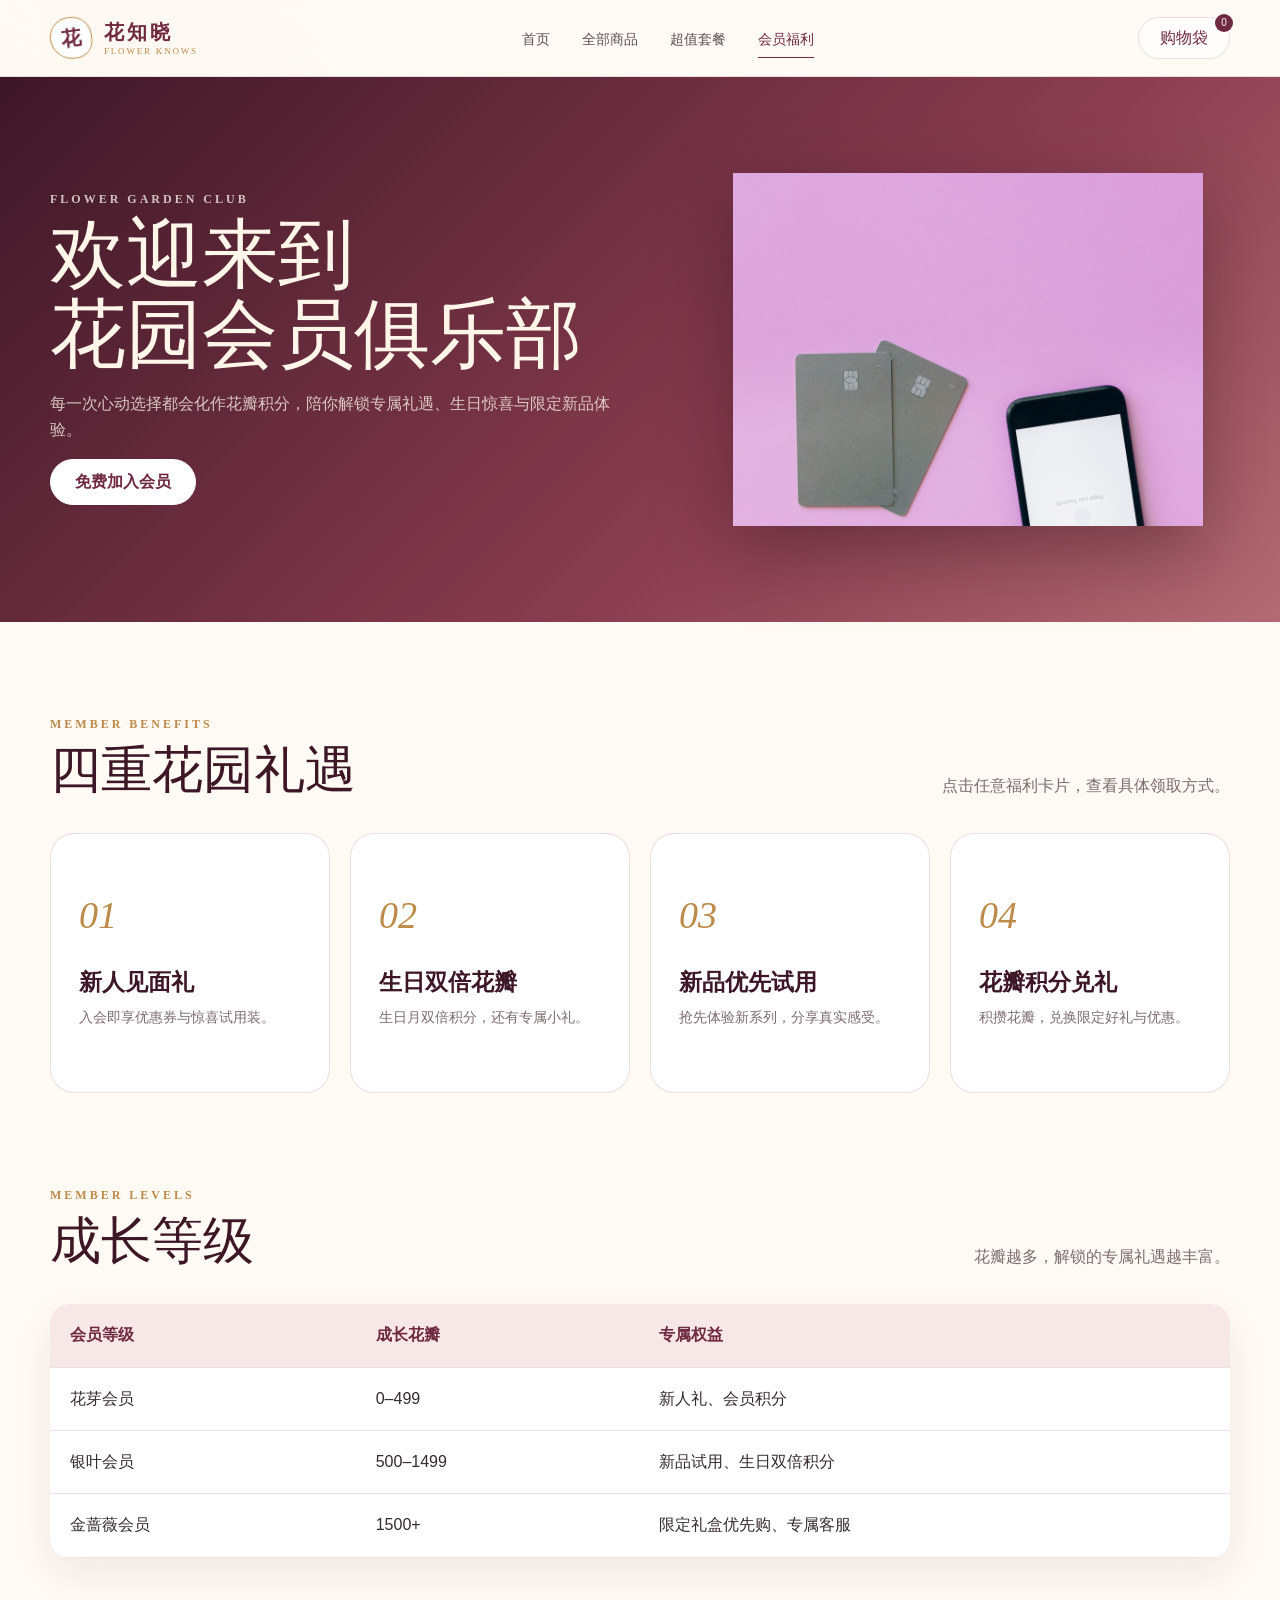
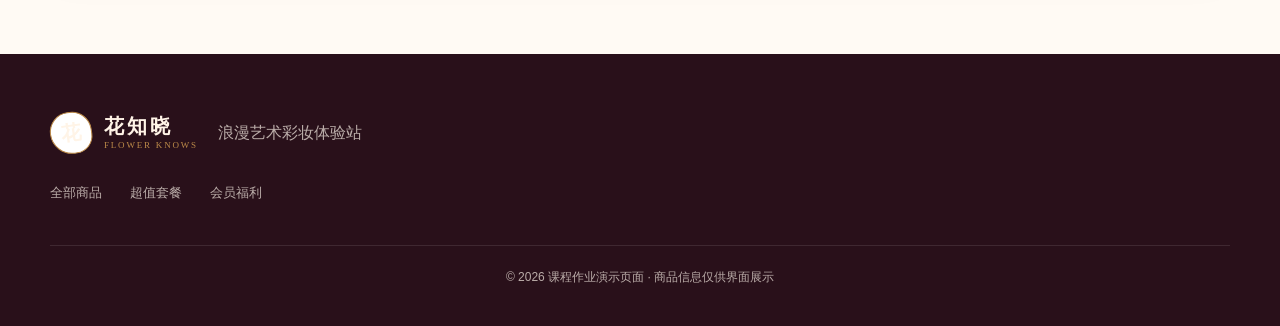
==== commit 521fe87a: "图片修改" ====
--- a/member.html
+++ b/member.html
@@ -65,7 +65,7 @@
           </div>
           <!-- 首屏右侧：本地 SVG 会员卡插画 -->
           <div class="member-card-art reveal">
-            <img src="images/membership.svg" alt="花园会员卡" />
+            <img src="images/membership.png" alt="花园会员卡" />
           </div>
         </div>
       </section>
@@ -91,7 +91,7 @@
               data-modal-open
               data-modal-title="新人见面礼"
               data-modal-price="注册即可领取"
-              data-modal-image="images/membership.svg"
+              data-modal-image="images/membership.png"
               data-modal-text="首次加入花园会员，即可获得专属新人优惠与试用礼。"
               data-modal-list="满199减30优惠券|两款随机试用装|会员专属电子卡"
             >
@@ -107,7 +107,7 @@
               data-modal-open
               data-modal-title="生日双倍花瓣"
               data-modal-price="生日月专享"
-              data-modal-image="images/membership.svg"
+              data-modal-image="images/membership.png"
               data-modal-text="生日当月购物可享双倍花瓣积分，还有一份特别生日礼。"
               data-modal-list="消费积分双倍累计|生日限定电子贺卡|随机彩妆小样"
             >
@@ -123,7 +123,7 @@
               data-modal-open
               data-modal-title="新品优先试用"
               data-modal-price="银卡会员解锁"
-              data-modal-image="images/membership.svg"
+              data-modal-image="images/membership.png"
               data-modal-text="新品正式发售前，部分会员可报名参与抢先试用。"
               data-modal-list="新品试用报名资格|新品预售优先购买|体验反馈额外积分"
             >
@@ -139,7 +139,7 @@
               data-modal-open
               data-modal-title="花瓣积分兑礼"
               data-modal-price="100 花瓣起兑"
-              data-modal-image="images/membership.svg"
+              data-modal-image="images/membership.png"
               data-modal-text="购买商品和参与互动均可积累花瓣，兑换限定周边与优惠券。"
               data-modal-list="每日签到积花瓣|消费自动累计积分|限定周边定期上新"
             >
@@ -233,7 +233,7 @@
         <button class="modal-close" type="button" data-modal-close>×</button>
         <!-- 福利插画区域 -->
         <div class="modal-media">
-          <img id="modalImage" src="images/membership.svg" alt="会员福利" />
+          <img id="modalImage" src="images/membership.png" alt="会员福利" />
         </div>
         <!-- 福利标题、说明、条件和领取按钮 -->
         <div class="modal-content">
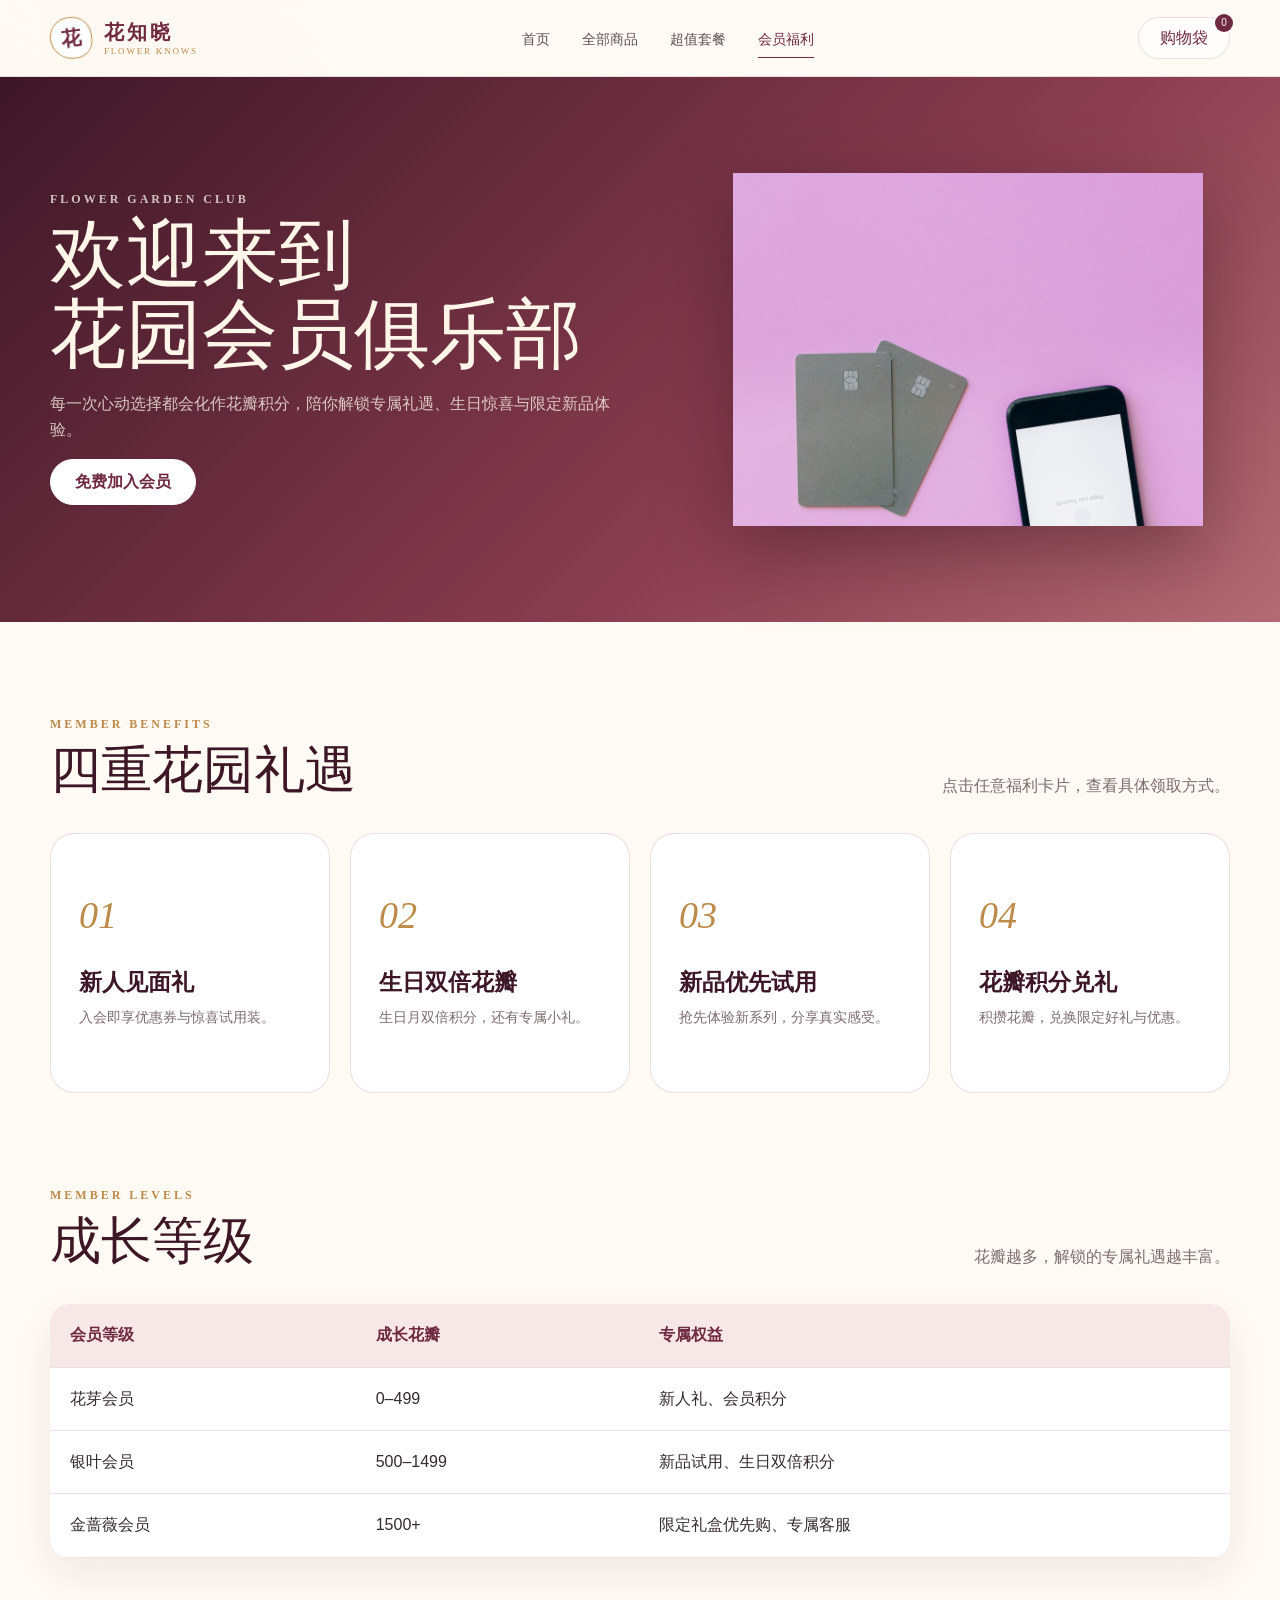
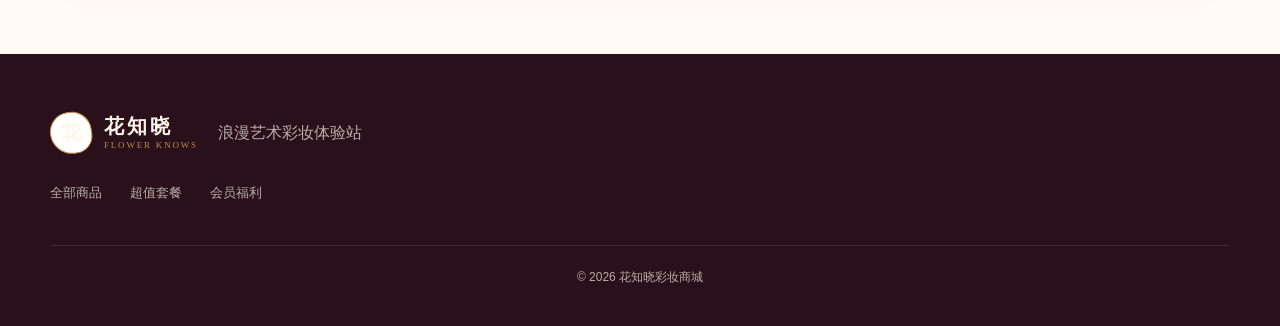
==== commit 71ef0483: "修改去除作业文字" ====
--- a/member.html
+++ b/member.html
@@ -214,8 +214,8 @@
         <a href="products.html">全部商品</a><a href="packages.html">超值套餐</a
         ><a href="member.html">会员福利</a>
       </div>
-      <!-- 版权和课程展示说明 -->
-      <p class="copyright">© 2026 课程作业演示页面 · 商品信息仅供界面展示</p>
+      <!-- 品牌版权信息 -->
+      <p class="copyright">© 2026 花知晓彩妆商城</p>
     </footer>
 
     <!-- 会员福利详情弹窗 -->
